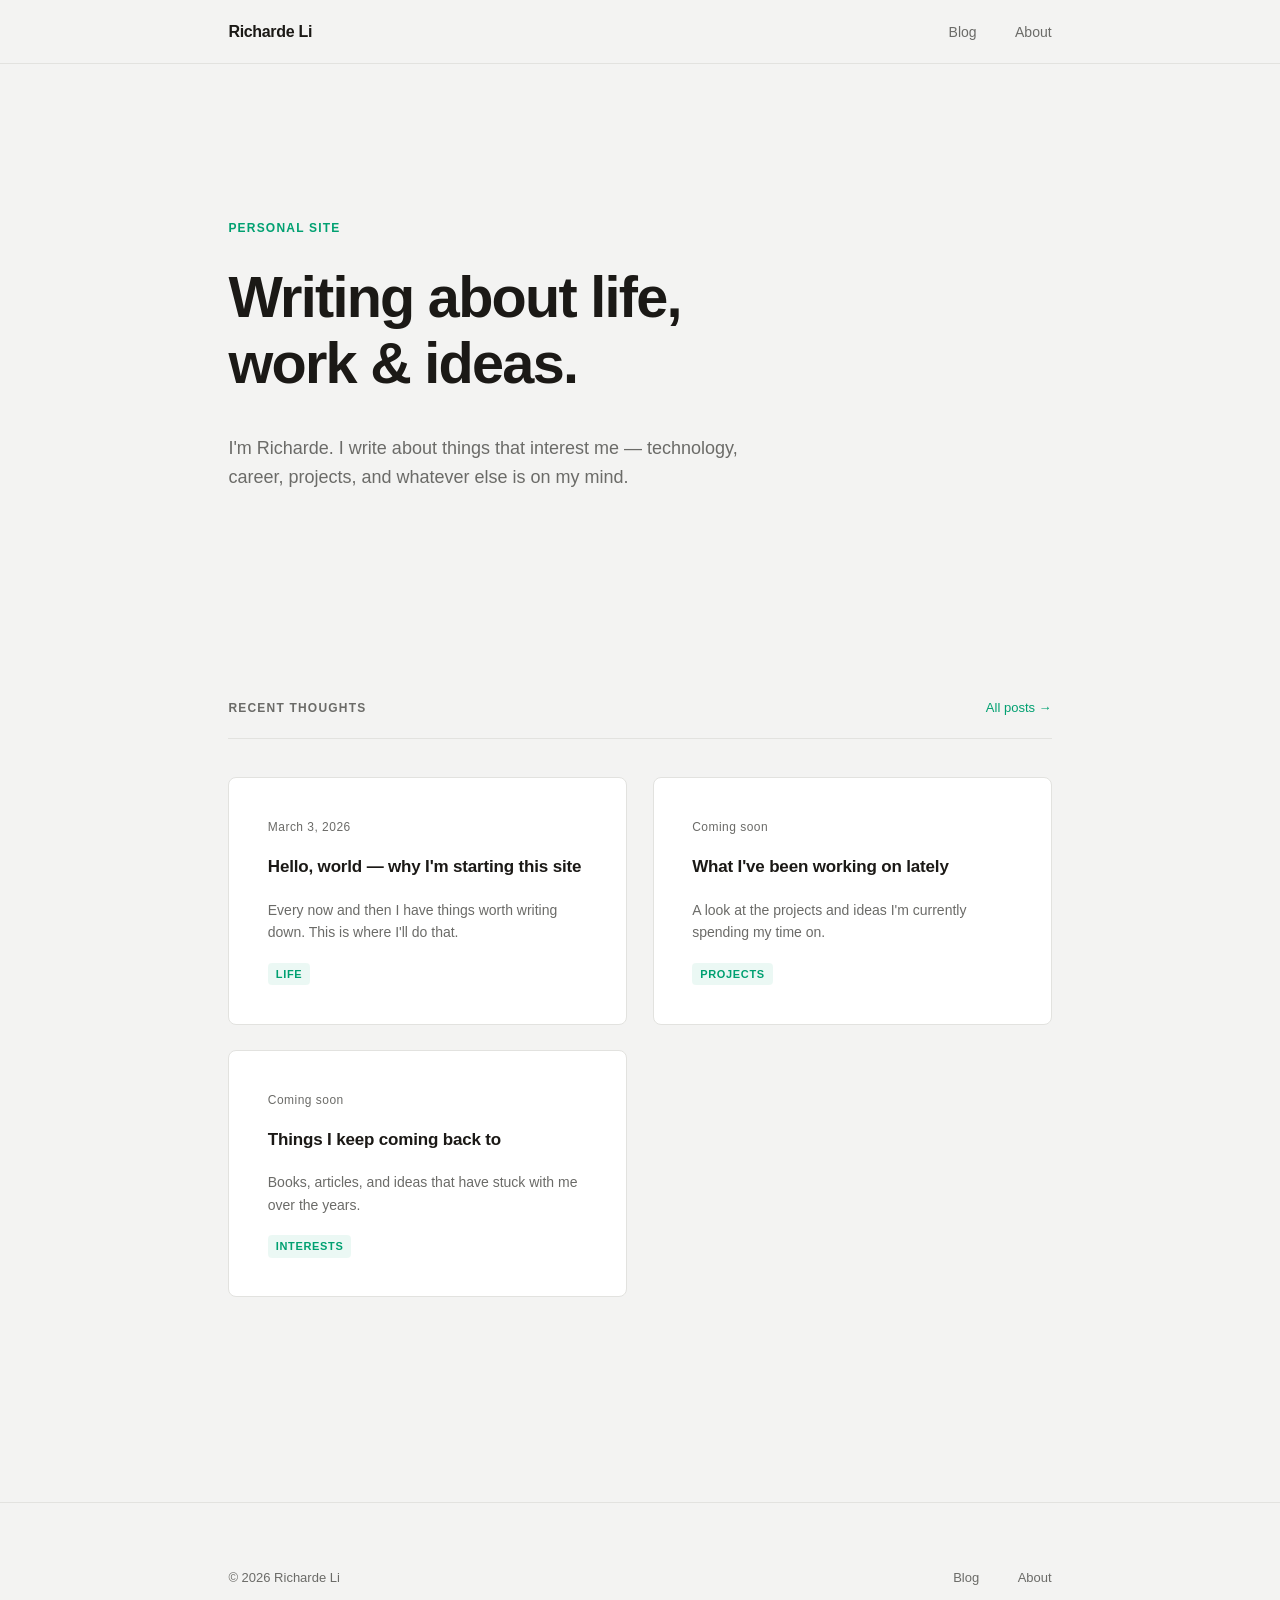
==== index.html @ c3595128 "init" ====
<!DOCTYPE html>
<html lang="en">
<head>
  <meta charset="UTF-8" />
  <meta name="viewport" content="width=device-width, initial-scale=1.0" />
  <title>Richarde Li</title>
  <meta name="description" content="Writing about life, work & ideas." />
  <link rel="stylesheet" href="css/style.css" />
</head>
<body>

  <!-- Navigation -->
  <nav class="nav">
    <div class="nav-inner">
      <a href="index.html" class="nav-logo">Richarde Li</a>
      <ul class="nav-links">
        <li><a href="blog.html">Blog</a></li>
        <li><a href="about.html">About</a></li>
      </ul>
      <button class="nav-hamburger" aria-label="Toggle menu" aria-expanded="false">
        <svg width="20" height="20" viewBox="0 0 20 20" fill="none" stroke="currentColor" stroke-width="1.5">
          <line x1="2" y1="5"  x2="18" y2="5" />
          <line x1="2" y1="10" x2="18" y2="10" />
          <line x1="2" y1="15" x2="18" y2="15" />
        </svg>
      </button>
    </div>
  </nav>

  <main>
    <!-- Hero -->
    <section class="hero">
      <div class="container">
        <p class="hero-label">Personal Site</p>
        <h1 class="hero-headline">Writing about life,<br>work &amp; ideas.</h1>
        <p class="hero-sub">
          I'm Richarde. I write about things that interest me — technology,
          career, projects, and whatever else is on my mind.
        </p>
      </div>
    </section>

    <!-- Recent Posts -->
    <section class="section">
      <div class="container">
        <div class="section-header">
          <span class="section-title">Recent Thoughts</span>
          <a href="blog.html" class="section-link">All posts →</a>
        </div>

        <div class="post-grid">

          <a href="posts/hello-world.html" class="post-card">
            <span class="post-card-date">March 3, 2026</span>
            <h2 class="post-card-title">Hello, world — why I'm starting this site</h2>
            <p class="post-card-excerpt">
              Every now and then I have things worth writing down.
              This is where I'll do that.
            </p>
            <span class="post-card-tag">Life</span>
          </a>

          <!-- Placeholder cards — replace with real posts -->
          <a href="blog.html" class="post-card">
            <span class="post-card-date">Coming soon</span>
            <h2 class="post-card-title">What I've been working on lately</h2>
            <p class="post-card-excerpt">
              A look at the projects and ideas I'm currently spending my time on.
            </p>
            <span class="post-card-tag">Projects</span>
          </a>

          <a href="blog.html" class="post-card">
            <span class="post-card-date">Coming soon</span>
            <h2 class="post-card-title">Things I keep coming back to</h2>
            <p class="post-card-excerpt">
              Books, articles, and ideas that have stuck with me over the years.
            </p>
            <span class="post-card-tag">Interests</span>
          </a>

        </div>
      </div>
    </section>
  </main>

  <!-- Footer -->
  <footer class="footer">
    <div class="footer-inner">
      <span class="footer-copy">&copy; 2026 Richarde Li</span>
      <nav class="footer-links">
        <a href="blog.html">Blog</a>
        <a href="about.html">About</a>
      </nav>
    </div>
  </footer>

  <script src="js/main.js"></script>
</body>
</html>
---- css/style.css ----
/* =========================================
   RICHARDE LI — Design System
   Inspired by Sequoia Capital's minimal aesthetic
   ========================================= */

/* --- Variables --- */
:root {
  --bg: #f3f3f2;
  --fg: #1b1916;
  --fg-muted: #6b6b68;
  --accent: #00a071;
  --accent-dark: #007354;
  --border: #e2e2df;
  --white: #ffffff;

  --font: -apple-system, BlinkMacSystemFont, "Segoe UI", Helvetica, Arial, sans-serif;
  --font-serif: Georgia, "Times New Roman", serif;

  --max-width: 900px;
  --nav-height: 64px;

  --space-1: 0.4rem;
  --space-2: 0.8rem;
  --space-3: 1.2rem;
  --space-4: 1.6rem;
  --space-5: 2.4rem;
  --space-6: 4rem;
  --space-7: 6.4rem;
  --space-8: 9.6rem;
}

/* --- Reset --- */
*, *::before, *::after {
  box-sizing: border-box;
  margin: 0;
  padding: 0;
}

html {
  font-size: 16px;
  scroll-behavior: smooth;
}

body {
  background: var(--bg);
  color: var(--fg);
  font-family: var(--font);
  font-size: 1rem;
  line-height: 1.7;
  -webkit-font-smoothing: antialiased;
}

a {
  color: inherit;
  text-decoration: none;
}

img {
  display: block;
  max-width: 100%;
}

ul, ol {
  list-style: none;
}

/* --- Layout --- */
.container {
  max-width: var(--max-width);
  margin: 0 auto;
  padding: 0 var(--space-5);
}

/* --- Navigation --- */
.nav {
  position: sticky;
  top: 0;
  z-index: 100;
  background: var(--bg);
  border-bottom: 1px solid var(--border);
  height: var(--nav-height);
}

.nav-inner {
  max-width: var(--max-width);
  margin: 0 auto;
  padding: 0 var(--space-5);
  height: 100%;
  display: flex;
  align-items: center;
  justify-content: space-between;
}

.nav-logo {
  font-size: 1rem;
  font-weight: 600;
  letter-spacing: -0.02em;
  color: var(--fg);
  transition: color 0.2s;
}

.nav-logo:hover {
  color: var(--accent);
}

.nav-links {
  display: flex;
  align-items: center;
  gap: var(--space-5);
}

.nav-links a {
  font-size: 0.875rem;
  color: var(--fg-muted);
  transition: color 0.2s;
  font-weight: 500;
}

.nav-links a:hover,
.nav-links a.active {
  color: var(--fg);
}

.nav-hamburger {
  display: none;
  background: none;
  border: none;
  cursor: pointer;
  padding: var(--space-2);
  color: var(--fg);
}

/* Mobile nav */
@media (max-width: 600px) {
  .nav-links {
    display: none;
    position: absolute;
    top: var(--nav-height);
    left: 0;
    right: 0;
    background: var(--bg);
    border-bottom: 1px solid var(--border);
    flex-direction: column;
    align-items: flex-start;
    padding: var(--space-4) var(--space-5);
    gap: var(--space-4);
  }

  .nav-links.open {
    display: flex;
  }

  .nav-hamburger {
    display: block;
  }
}

/* --- Hero --- */
.hero {
  padding: var(--space-8) 0 var(--space-7);
}

.hero-label {
  font-size: 0.75rem;
  font-weight: 600;
  letter-spacing: 0.1em;
  text-transform: uppercase;
  color: var(--accent);
  margin-bottom: var(--space-4);
}

.hero-headline {
  font-size: clamp(2.2rem, 5vw, 3.6rem);
  font-weight: 700;
  letter-spacing: -0.03em;
  line-height: 1.15;
  color: var(--fg);
  max-width: 680px;
  margin-bottom: var(--space-5);
}

.hero-sub {
  font-size: 1.125rem;
  color: var(--fg-muted);
  max-width: 520px;
  line-height: 1.6;
}

/* --- Section --- */
.section {
  padding: var(--space-7) 0;
}

.section-header {
  display: flex;
  align-items: baseline;
  justify-content: space-between;
  margin-bottom: var(--space-5);
  padding-bottom: var(--space-3);
  border-bottom: 1px solid var(--border);
}

.section-title {
  font-size: 0.75rem;
  font-weight: 600;
  letter-spacing: 0.1em;
  text-transform: uppercase;
  color: var(--fg-muted);
}

.section-link {
  font-size: 0.8125rem;
  color: var(--accent);
  font-weight: 500;
  transition: color 0.2s;
}

.section-link:hover {
  color: var(--accent-dark);
}

/* --- Post Cards --- */
.post-grid {
  display: grid;
  grid-template-columns: repeat(auto-fill, minmax(260px, 1fr));
  gap: var(--space-4);
}

.post-card {
  background: var(--white);
  border: 1px solid var(--border);
  border-radius: 8px;
  padding: var(--space-5);
  transition: transform 0.2s, box-shadow 0.2s;
  display: flex;
  flex-direction: column;
  gap: var(--space-3);
}

.post-card:hover {
  transform: translateY(-2px);
  box-shadow: 0 8px 24px rgba(0,0,0,0.07);
}

.post-card-date {
  font-size: 0.75rem;
  color: var(--fg-muted);
  font-weight: 500;
  letter-spacing: 0.04em;
}

.post-card-title {
  font-size: 1.0625rem;
  font-weight: 600;
  letter-spacing: -0.01em;
  line-height: 1.35;
  color: var(--fg);
  transition: color 0.2s;
}

.post-card:hover .post-card-title {
  color: var(--accent);
}

.post-card-excerpt {
  font-size: 0.875rem;
  color: var(--fg-muted);
  line-height: 1.6;
  flex: 1;
}

.post-card-tag {
  display: inline-block;
  font-size: 0.6875rem;
  font-weight: 600;
  letter-spacing: 0.06em;
  text-transform: uppercase;
  color: var(--accent);
  background: rgba(0, 160, 113, 0.08);
  border-radius: 4px;
  padding: 2px 8px;
  margin-top: auto;
  align-self: flex-start;
}

/* --- Post List (blog page) --- */
.post-list {
  display: flex;
  flex-direction: column;
}

.post-list-item {
  display: grid;
  grid-template-columns: 120px 1fr;
  gap: var(--space-5);
  padding: var(--space-5) 0;
  border-bottom: 1px solid var(--border);
  align-items: start;
  transition: opacity 0.2s;
}

.post-list-item:first-child {
  border-top: 1px solid var(--border);
}

.post-list-item:hover {
  opacity: 0.75;
}

.post-list-date {
  font-size: 0.8125rem;
  color: var(--fg-muted);
  padding-top: 3px;
}

.post-list-title {
  font-size: 1.0625rem;
  font-weight: 600;
  letter-spacing: -0.01em;
  color: var(--fg);
  margin-bottom: var(--space-2);
}

.post-list-excerpt {
  font-size: 0.875rem;
  color: var(--fg-muted);
  line-height: 1.6;
}

@media (max-width: 500px) {
  .post-list-item {
    grid-template-columns: 1fr;
    gap: var(--space-2);
  }
}

/* --- Article / Post --- */
.article-header {
  padding: var(--space-7) 0 var(--space-6);
  max-width: 680px;
}

.article-meta {
  display: flex;
  align-items: center;
  gap: var(--space-3);
  margin-bottom: var(--space-5);
}

.article-date {
  font-size: 0.8125rem;
  color: var(--fg-muted);
}

.article-tag {
  font-size: 0.6875rem;
  font-weight: 600;
  letter-spacing: 0.06em;
  text-transform: uppercase;
  color: var(--accent);
}

.article-title {
  font-size: clamp(1.75rem, 4vw, 2.75rem);
  font-weight: 700;
  letter-spacing: -0.03em;
  line-height: 1.2;
  margin-bottom: var(--space-4);
}

.article-lead {
  font-size: 1.125rem;
  color: var(--fg-muted);
  line-height: 1.6;
}

.article-body {
  max-width: 680px;
  padding-bottom: var(--space-8);
}

.article-body p {
  margin-bottom: var(--space-5);
  font-size: 1.0625rem;
  line-height: 1.75;
}

.article-body h2 {
  font-size: 1.375rem;
  font-weight: 700;
  letter-spacing: -0.02em;
  margin-top: var(--space-6);
  margin-bottom: var(--space-4);
}

.article-body h3 {
  font-size: 1.125rem;
  font-weight: 600;
  margin-top: var(--space-5);
  margin-bottom: var(--space-3);
}

.article-body ul, .article-body ol {
  list-style: initial;
  padding-left: var(--space-5);
  margin-bottom: var(--space-5);
}

.article-body li {
  margin-bottom: var(--space-2);
  font-size: 1.0625rem;
  line-height: 1.75;
}

.article-body blockquote {
  border-left: 3px solid var(--accent);
  padding-left: var(--space-5);
  margin: var(--space-6) 0;
  color: var(--fg-muted);
  font-size: 1.125rem;
  font-style: italic;
}

.article-back {
  display: inline-flex;
  align-items: center;
  gap: var(--space-2);
  font-size: 0.875rem;
  font-weight: 500;
  color: var(--fg-muted);
  margin-top: var(--space-5);
  transition: color 0.2s;
}

.article-back:hover {
  color: var(--accent);
}

/* --- About page --- */
.about-grid {
  display: grid;
  grid-template-columns: 1fr 1fr;
  gap: var(--space-6);
  padding: var(--space-6) 0;
}

@media (max-width: 640px) {
  .about-grid {
    grid-template-columns: 1fr;
  }
}

.about-section-title {
  font-size: 0.75rem;
  font-weight: 600;
  letter-spacing: 0.1em;
  text-transform: uppercase;
  color: var(--fg-muted);
  margin-bottom: var(--space-4);
  padding-bottom: var(--space-3);
  border-bottom: 1px solid var(--border);
}

.about-text {
  font-size: 1rem;
  color: var(--fg-muted);
  line-height: 1.7;
  margin-bottom: var(--space-4);
}

.career-item {
  padding: var(--space-4) 0;
  border-bottom: 1px solid var(--border);
}

.career-item:last-child {
  border-bottom: none;
}

.career-role {
  font-size: 0.9375rem;
  font-weight: 600;
  color: var(--fg);
  margin-bottom: var(--space-1);
}

.career-company {
  font-size: 0.875rem;
  color: var(--accent);
  font-weight: 500;
  margin-bottom: var(--space-1);
}

.career-period {
  font-size: 0.8125rem;
  color: var(--fg-muted);
}

.interests-list {
  display: flex;
  flex-wrap: wrap;
  gap: var(--space-2);
  margin-top: var(--space-3);
}

.interest-tag {
  font-size: 0.8125rem;
  font-weight: 500;
  color: var(--fg);
  background: var(--white);
  border: 1px solid var(--border);
  border-radius: 20px;
  padding: var(--space-1) var(--space-3);
}

/* --- Social links --- */
.social-links {
  display: flex;
  flex-wrap: wrap;
  gap: var(--space-3);
  margin-top: var(--space-4);
}

.social-link {
  font-size: 0.875rem;
  font-weight: 500;
  color: var(--fg-muted);
  display: flex;
  align-items: center;
  gap: var(--space-2);
  transition: color 0.2s;
}

.social-link:hover {
  color: var(--accent);
}

/* --- Page Header --- */
.page-header {
  padding: var(--space-7) 0 var(--space-6);
  border-bottom: 1px solid var(--border);
  margin-bottom: var(--space-6);
}

.page-header-label {
  font-size: 0.75rem;
  font-weight: 600;
  letter-spacing: 0.1em;
  text-transform: uppercase;
  color: var(--accent);
  margin-bottom: var(--space-3);
}

.page-header-title {
  font-size: clamp(1.75rem, 4vw, 2.5rem);
  font-weight: 700;
  letter-spacing: -0.03em;
  line-height: 1.2;
  margin-bottom: var(--space-3);
}

.page-header-sub {
  font-size: 1rem;
  color: var(--fg-muted);
  max-width: 500px;
}

/* --- Footer --- */
.footer {
  border-top: 1px solid var(--border);
  padding: var(--space-6) 0;
  margin-top: var(--space-7);
}

.footer-inner {
  max-width: var(--max-width);
  margin: 0 auto;
  padding: 0 var(--space-5);
  display: flex;
  align-items: center;
  justify-content: space-between;
  flex-wrap: wrap;
  gap: var(--space-4);
}

.footer-copy {
  font-size: 0.8125rem;
  color: var(--fg-muted);
}

.footer-links {
  display: flex;
  gap: var(--space-5);
}

.footer-links a {
  font-size: 0.8125rem;
  color: var(--fg-muted);
  transition: color 0.2s;
}

.footer-links a:hover {
  color: var(--accent);
}

/* --- Divider --- */
.divider {
  height: 1px;
  background: var(--border);
  margin: var(--space-6) 0;
}

/* --- Utility --- */
.text-accent { color: var(--accent); }
.text-muted  { color: var(--fg-muted); }
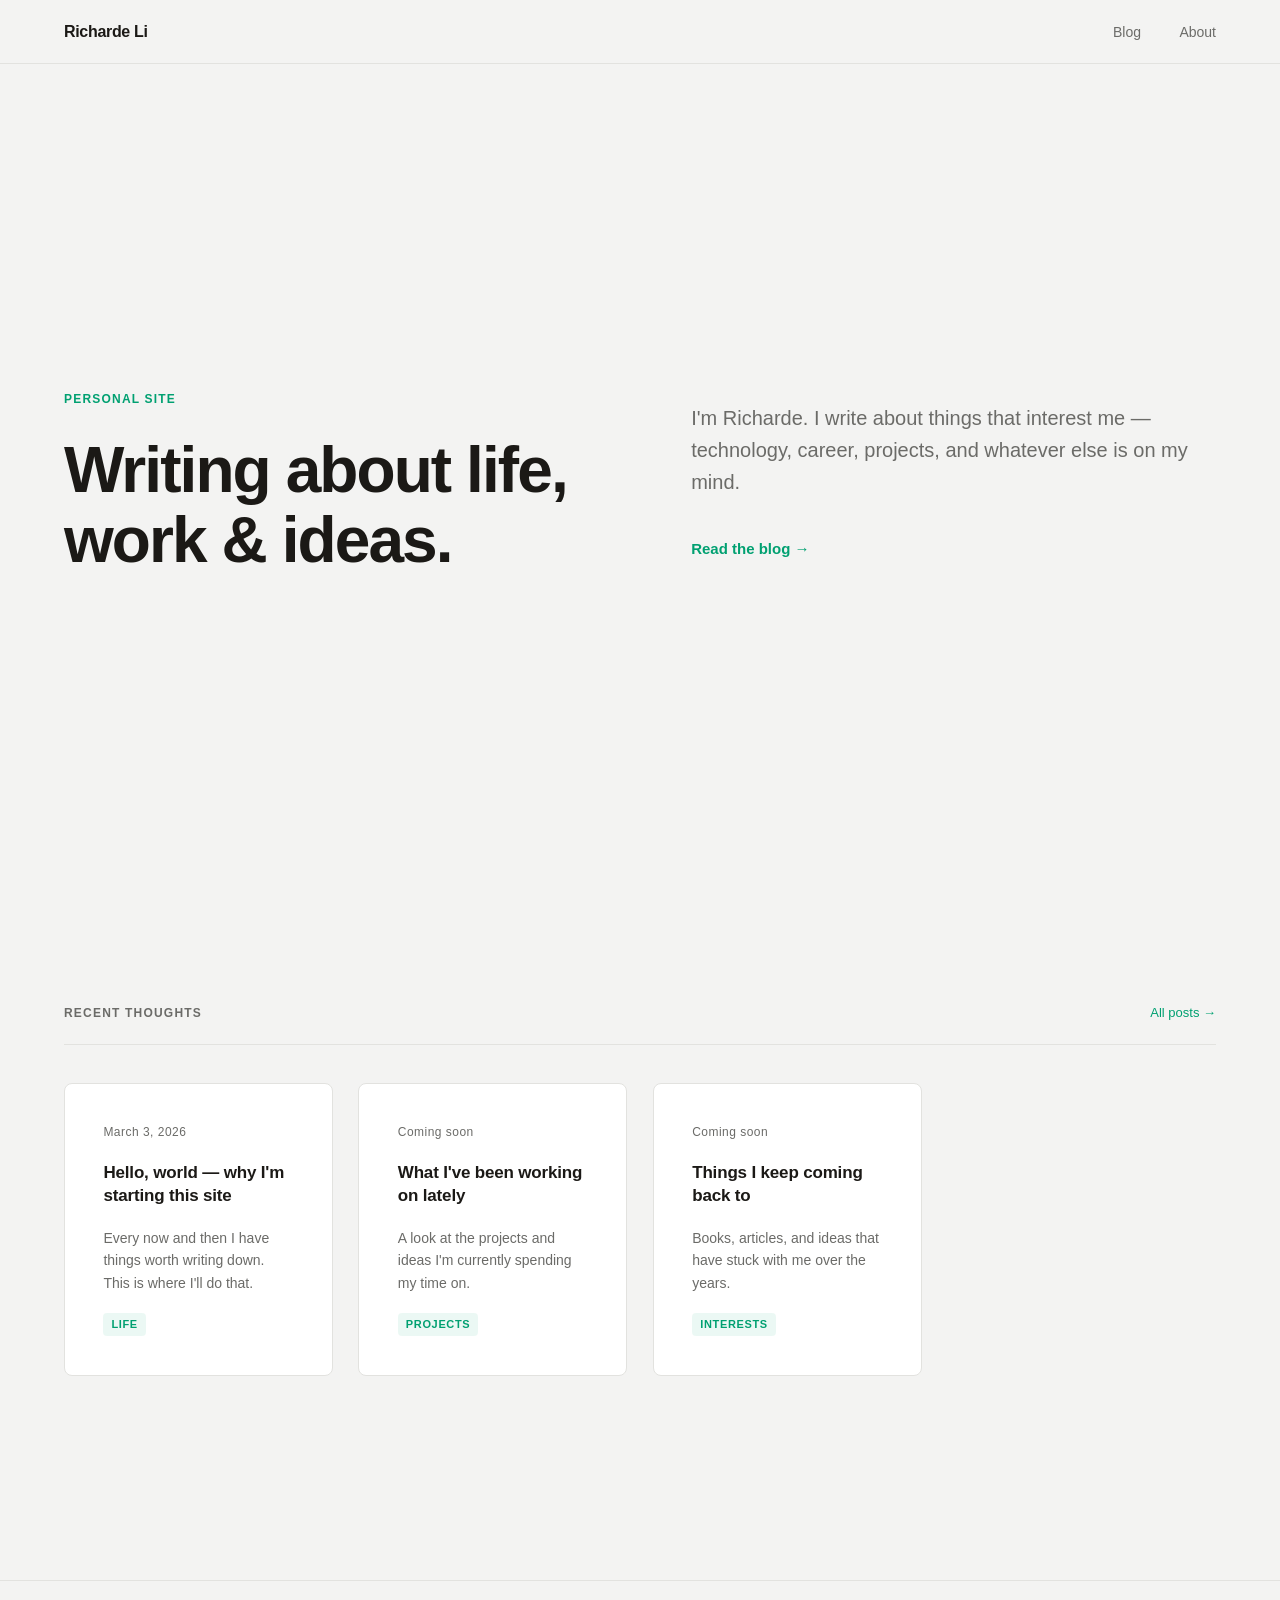
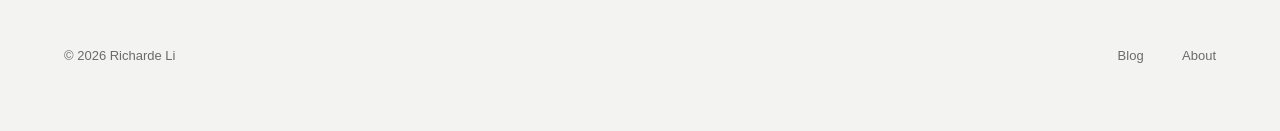
==== commit a58b889c: "changes" ====
--- a/index.html
+++ b/index.html
@@ -31,12 +31,19 @@
     <!-- Hero -->
     <section class="hero">
       <div class="container">
-        <p class="hero-label">Personal Site</p>
-        <h1 class="hero-headline">Writing about life,<br>work &amp; ideas.</h1>
-        <p class="hero-sub">
-          I'm Richarde. I write about things that interest me — technology,
-          career, projects, and whatever else is on my mind.
-        </p>
+        <div class="hero-grid">
+          <div class="hero-left">
+            <p class="hero-label">Personal Site</p>
+            <h1 class="hero-headline">Writing about life,<br>work &amp; ideas.</h1>
+          </div>
+          <div class="hero-right">
+            <p class="hero-sub">
+              I'm Richarde. I write about things that interest me — technology,
+              career, projects, and whatever else is on my mind.
+            </p>
+            <a href="blog.html" class="hero-cta">Read the blog →</a>
+          </div>
+        </div>
       </div>
     </section>
 
--- a/css/style.css
+++ b/css/style.css
@@ -16,7 +16,7 @@
   --font: -apple-system, BlinkMacSystemFont, "Segoe UI", Helvetica, Arial, sans-serif;
   --font-serif: Georgia, "Times New Roman", serif;
 
-  --max-width: 900px;
+  --max-width: 1280px;
   --nav-height: 64px;
 
   --space-1: 0.4rem;
@@ -66,9 +66,8 @@
 
 /* --- Layout --- */
 .container {
-  max-width: var(--max-width);
-  margin: 0 auto;
-  padding: 0 var(--space-5);
+  width: 100%;
+  padding: 0 clamp(1.5rem, 5vw, 5rem);
 }
 
 /* --- Navigation --- */
@@ -82,9 +81,8 @@
 }
 
 .nav-inner {
-  max-width: var(--max-width);
-  margin: 0 auto;
-  padding: 0 var(--space-5);
+  width: 100%;
+  padding: 0 clamp(1.5rem, 5vw, 5rem);
   height: 100%;
   display: flex;
   align-items: center;
@@ -157,7 +155,25 @@
 
 /* --- Hero --- */
 .hero {
-  padding: var(--space-8) 0 var(--space-7);
+  min-height: calc(100vh - var(--nav-height));
+  display: flex;
+  align-items: center;
+  padding: var(--space-7) 0;
+}
+
+.hero-grid {
+  display: grid;
+  grid-template-columns: 1fr 1fr;
+  gap: var(--space-7);
+  align-items: center;
+  width: 100%;
+}
+
+.hero-right {
+  display: flex;
+  flex-direction: column;
+  gap: var(--space-5);
+  justify-content: center;
 }
 
 .hero-label {
@@ -170,20 +186,36 @@
 }
 
 .hero-headline {
-  font-size: clamp(2.2rem, 5vw, 3.6rem);
+  font-size: clamp(2.8rem, 5vw, 5rem);
   font-weight: 700;
   letter-spacing: -0.03em;
-  line-height: 1.15;
-  color: var(--fg);
-  max-width: 680px;
-  margin-bottom: var(--space-5);
+  line-height: 1.1;
+  color: var(--fg);
 }
 
 .hero-sub {
-  font-size: 1.125rem;
-  color: var(--fg-muted);
-  max-width: 520px;
+  font-size: 1.25rem;
+  color: var(--fg-muted);
   line-height: 1.6;
+}
+
+.hero-cta {
+  font-size: 0.9375rem;
+  font-weight: 600;
+  color: var(--accent);
+  transition: color 0.2s;
+  align-self: flex-start;
+}
+
+.hero-cta:hover {
+  color: var(--accent-dark);
+}
+
+@media (max-width: 768px) {
+  .hero-grid {
+    grid-template-columns: 1fr;
+    gap: var(--space-5);
+  }
 }
 
 /* --- Section --- */
@@ -573,9 +605,8 @@
 }
 
 .footer-inner {
-  max-width: var(--max-width);
-  margin: 0 auto;
-  padding: 0 var(--space-5);
+  width: 100%;
+  padding: 0 clamp(1.5rem, 5vw, 5rem);
   display: flex;
   align-items: center;
   justify-content: space-between;
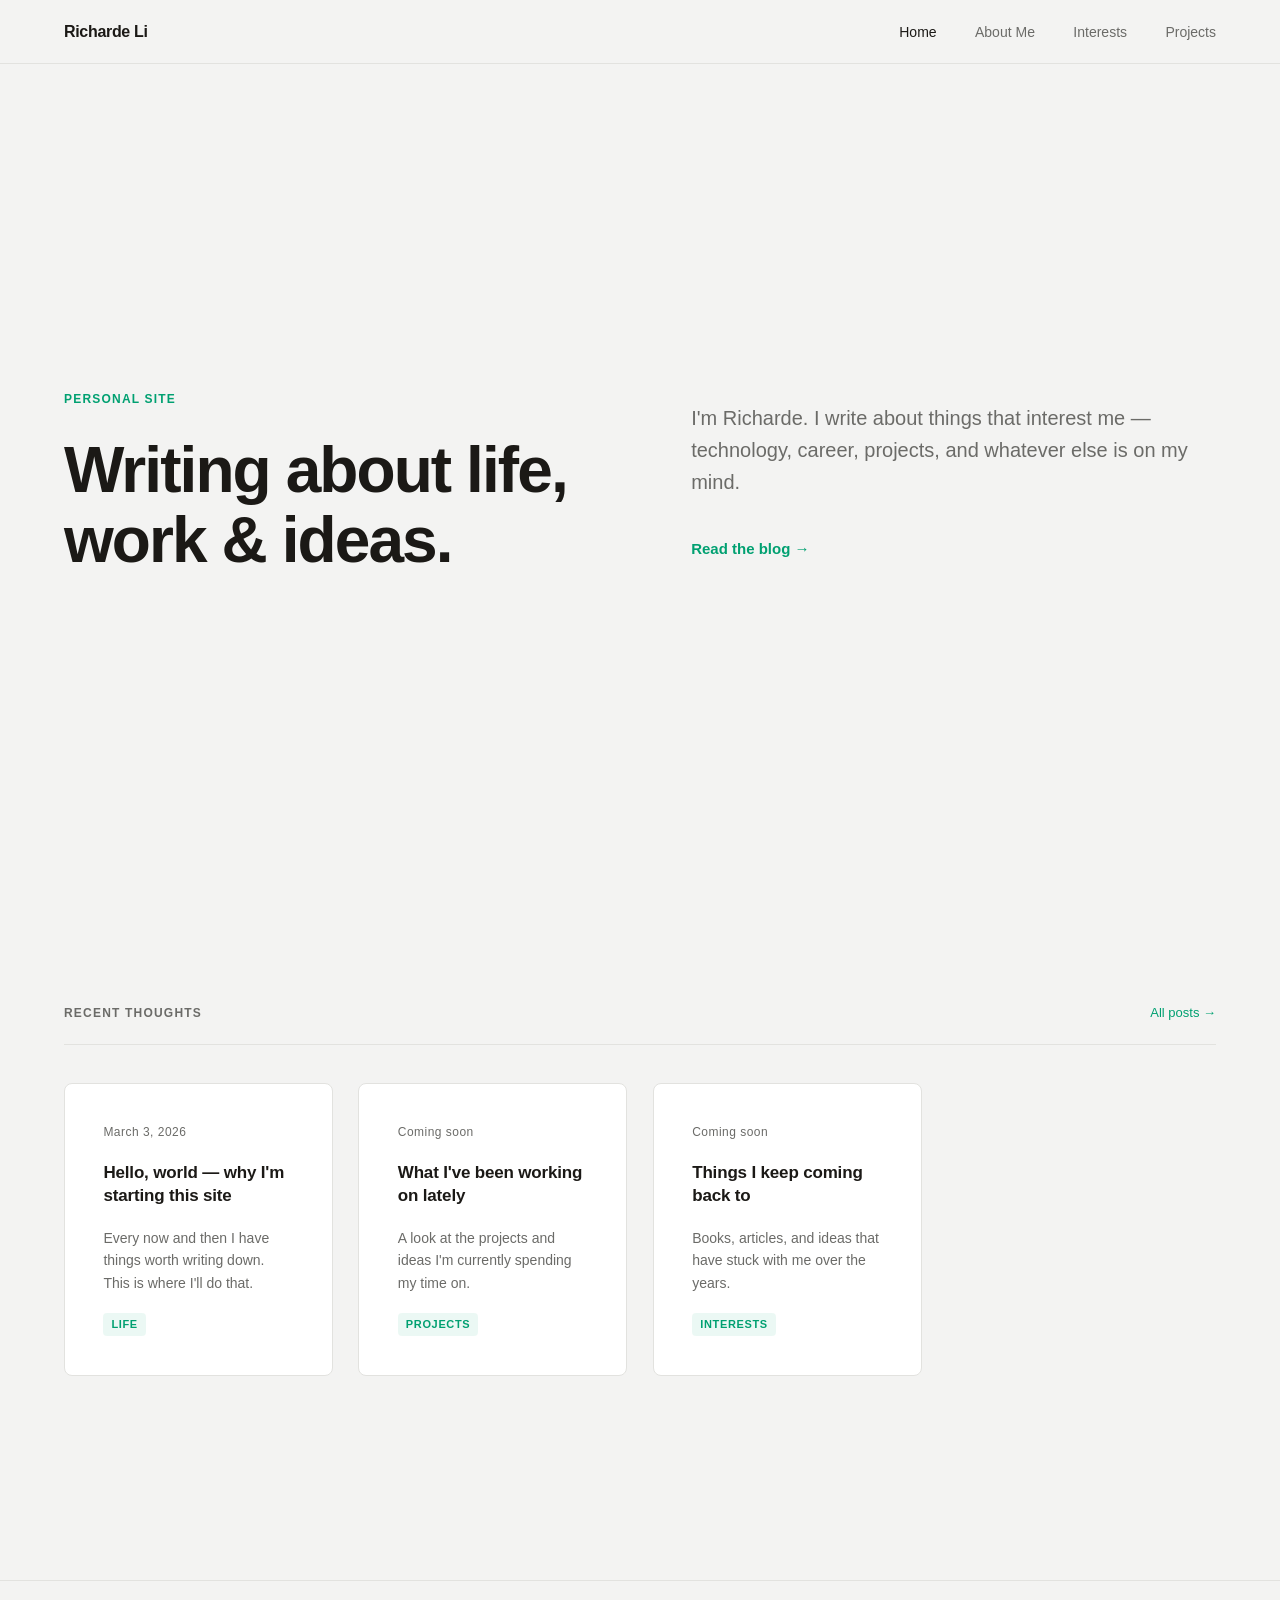
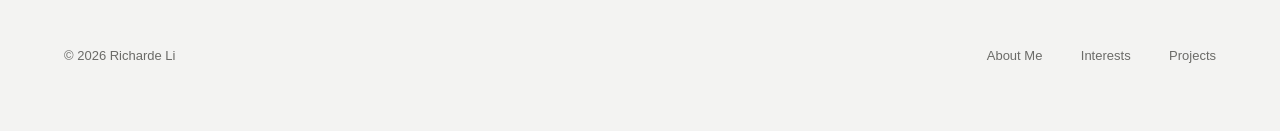
==== commit fe8a8c37: "okay" ====
--- a/index.html
+++ b/index.html
@@ -14,8 +14,10 @@
     <div class="nav-inner">
       <a href="index.html" class="nav-logo">Richarde Li</a>
       <ul class="nav-links">
-        <li><a href="blog.html">Blog</a></li>
-        <li><a href="about.html">About</a></li>
+        <li><a href="index.html">Home</a></li>
+        <li><a href="about.html">About Me</a></li>
+        <li><a href="interests.html">Interests</a></li>
+        <li><a href="projects.html">Projects</a></li>
       </ul>
       <button class="nav-hamburger" aria-label="Toggle menu" aria-expanded="false">
         <svg width="20" height="20" viewBox="0 0 20 20" fill="none" stroke="currentColor" stroke-width="1.5">
@@ -96,8 +98,9 @@
     <div class="footer-inner">
       <span class="footer-copy">&copy; 2026 Richarde Li</span>
       <nav class="footer-links">
-        <a href="blog.html">Blog</a>
-        <a href="about.html">About</a>
+        <a href="about.html">About Me</a>
+        <a href="interests.html">Interests</a>
+        <a href="projects.html">Projects</a>
       </nav>
     </div>
   </footer>
